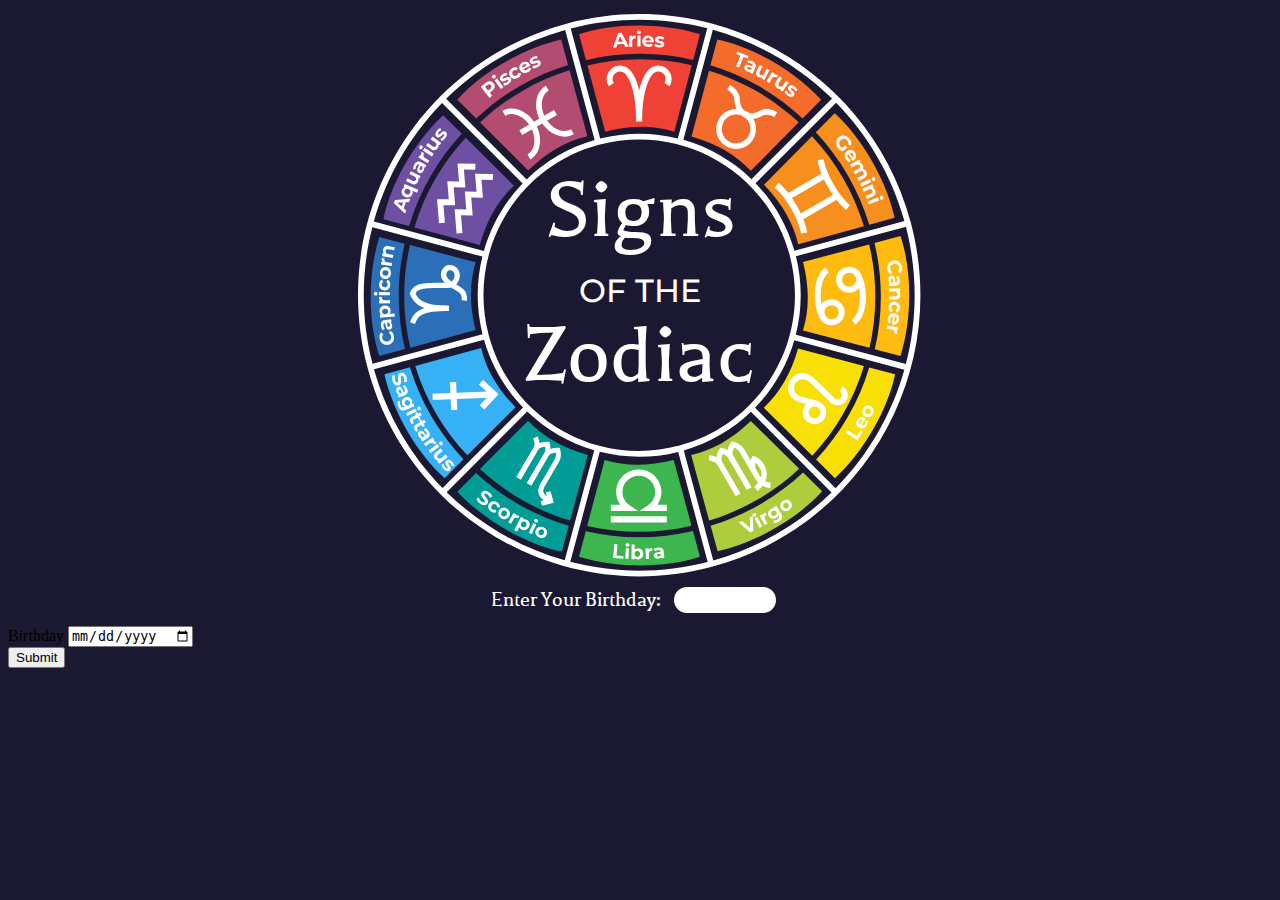
==== index.html @ dc7e9890 "Images and text change, just need sounds and date form" ====
<!DOCTYPE html>
<html lang="en">
<head>
    <meta charset="UTF-8">
    <meta name="viewport" content="width=device-width, initial-scale=1.0">
    <link rel="stylesheet" href="css/styles.css" />
    <title>Signs of the Zodiac</title>
</head>
<body>
    
    <div class="main-sections">
        <div class="section-1">
            <h2 id="sign-title"></h2>
            <h4 id="sign-dates"></h4>
            <p id="sign-text"></p>
        </div>
        <div class="section-2">
            <h1>Signs</h1>
            <h3>OF THE</h3>
            <h1>Zodiac</h1>
        </div>
        <div class="section-3">
            <img class="zodiac-image" src="" alt="">
        </div>
    </div>
    <div class="buttons">
        <img id="aries" class="button" src="images/Aries-Button.svg" alt="">
        <img id="taurus" class="button" src="images/Taurus-Button.svg" alt="">
        <img id="gemini" class="button" src="images/Gemini-Button.svg" alt="">
        <img id="cancer" class="button" src="images/Cancer-Button.svg" alt="">
        <img id="leo" class="button" src="images/Leo-Button.svg" alt="">
        <img id="virgo" class="button" src="images/Virgo-Button.svg" alt="">
        <img id="libra" class="button" src="images/Libra-Button.svg" alt="">
        <img id="scorpio" class="button" src="images/Scorpio-Button.svg" alt="">
        <img id="sagittarius" class="button" src="images/Sagittarius-Button.svg" alt="">
        <img id="capricorn" class="button" src="images/Capricorn-Button.svg" alt="">
        <img id="aquarius" class="button" src="images/Aquarius-Button.svg" alt="">
        <img id="pisces" class="button" src="images/Pisces-Button.svg" alt="">
    </div>
    
    <div class="enter-date">
        <h4>Enter Your Birthday:</h4>
        <span class="date-entry"></span>
    </div>
    <audio id="audio_player"></audio>
    <form action="">
        <div class="control">
            <label for="birthday">Birthday</label>
            <input type="date" name="birthday" placeholder="01/22/2024" required>
        </div>
        <div class="control">
            <button>Submit</button>
        </div>
        <ul class="errors" hidden></ul>
    </form>
    <script src="js/main.js"></script>
</body>
</html>
---- css/styles.css ----
/*FONTS*/

@font-face {
    font-family: 'Montserrat';
    src: url(../fonts/montserrat/Montserrat-VariableFont_wght.ttf) format(TrueType);
    font-weight: 100 900;
    font-style: normal;
}

@font-face {
    font-family: 'Montserrat';
    src: url(../fonts/montserrat/Montserrat-Italic-VariableFont_wght.ttf) format(TrueType);
    font-weight: 100 900;
    font-style: italic;
}

@font-face {
    font-family: 'Balthazar';
    src: url('../fonts/balthazar/balthazar-regular-webfont.woff2') format('woff2');
    font-weight: 700;
    font-style: normal;
}

html{
    --background:#1B1831;
    --text: #FFFFFF;
    --Montserrat: 'Montserrat', Arial, sans-serif;
    --Balthazar: 'Balthazar', Times, serif;
    --rhythm: 5vw;

    background-color: var(--background);
    margin: .5vw 0 0 0;
    overflow: hidden;
}

body{
    background-image: url("../images/Backgrund-Circle.svg");
    background-size: 44vw;
    background-repeat: no-repeat;
    background-position: top;
}

h1{
    font-family: var(--Balthazar);
    font-size: 7vw;
    margin: 0 0 1vw 0;

}

h2{
    font-family: var(--Balthazar);
    font-size: 5vw;
    color: var(--text);
    margin: 0;
}

h3{
    font-family: var(--Montserrat);
    font-weight: 500;
    font-size: 2.5vw;
    margin: 0;
}

h4{
    font-family: var(--Balthazar);
    font-size: 1.75vw;
    color: var(--text);
    margin: 1vw 0;

}

p{
    font-family: var(--Montserrat);
    font-weight: 500;
    font-size: 1.1vw;
    word-spacing: .25vw;
    color: var(--text);
    margin: 0;

}

.section-2{
    color: var(--text);
    text-align: center;
}

.main-sections{
    display: flex;
    justify-content: center;
    padding-top: 11.75vw;
    padding-bottom: 0;
}

.section-1{
    display: flex;
    flex-direction: column;
    justify-content: center;
    width: 24vw;
    height: 35vw;
    margin: -5vw 15vw 0vw 1vw;
}

.section-3{
    display: flex;
    flex-direction: column;
    justify-content: center;
    width: 24vw;
    height: 35vw;
    margin: -5vw 1vw 0vw 15vw;
}

img{
    max-height: 30vw;
}

/*BUTTONS*/

#aries{
    position: absolute;
    width: 9.417vw;
    top: 1.75vw;
    left: 45.25vw
}

#taurus{
    position: absolute;
    width: 12.288vw;
    top: 2.5vw;
    left: 52.25vw;
}

#gemini{
    position: absolute;
    width: 12.116vw;
    top: 8.55vw;
    left: 58.7vw;
}

#cancer{
    position: absolute;
    width: 10.651vw;
    top: 18.4vw;
    left: 62.75vw;
}

#leo{
    position: absolute;
    width: 11.866vw;
    top: 25.45vw;
    left: 58.7vw;
}

#virgo{
    position: absolute;
    width: 12.288vw;
    top: 31.84vw;
    left: 52.3vw;
}

#libra{
    position: absolute;
    width: 9.417vw;
    top: 35.9vw;
    left: 45.25vw;
}

#scorpio{
    position: absolute;
    width: 12.288vw;
    top: 31.84vw;
    right: 52.3vw;
}

#sagittarius{
    position: absolute;
    width: 13.24vw;
    top: 25.45vw;
    right: 58.7vw;
}

#capricorn{
    position: absolute;
    width: 9.31vw;
    top: 18.48vw;
    right: 62.82vw;
}

#aquarius{
    position: absolute;
    width: 11.866vw;
    top: 8.65vw;
    right: 58.8vw;
}

#pisces{
    position: absolute;
    width: 12.288vw;
    top: 2.5vw;
    right: 52.35vw;
}

#aries:hover, #taurus:hover, #gemini:hover, #cancer:hover, #leo:hover, #virgo:hover, #libra:hover, #scorpio:hover, #sagittarius:hover, #capricorn:hover, #aquarius:hover, #pisces:hover{
    filter: drop-shadow(0 0 1vw #FFFFFF);
}


/*DATE ENTRY*/

.enter-date{
    display: flex;
    justify-content: center;
    align-items: center;
    margin-top: 2vw;
}

.date-entry{
    background-color: var(--text);
    width: 8vw;
    height: 2vw;
    margin: 1vw;
    border-radius: 50vw;
}
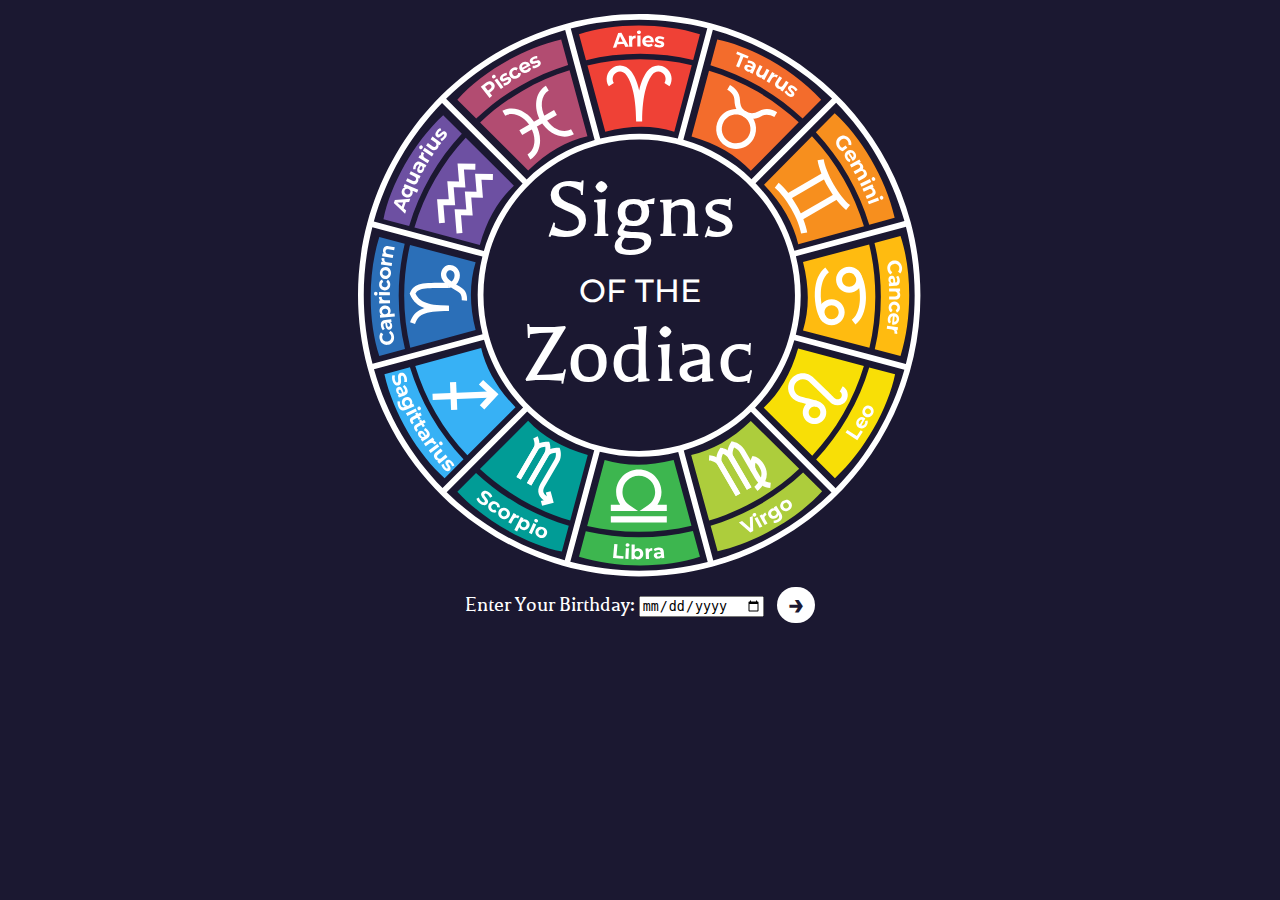
==== commit c50bee41: "formatted date entry box and added audio" ====
--- a/index.html
+++ b/index.html
@@ -39,20 +39,19 @@
     </div>
     
     <div class="enter-date">
-        <h4>Enter Your Birthday:</h4>
-        <span class="date-entry"></span>
+        <form action="">
+            <div class="control">
+                <label for="birthday">Enter Your Birthday:</label>
+                <input type="date" name="birthday" placeholder="01/22/2024" required>
+            </div>
+            <div class="control">
+                <h4>→</h4>
+            </div>
+            <ul class="errors" hidden></ul>
+        </form>
     </div>
     <audio id="audio_player"></audio>
-    <form action="">
-        <div class="control">
-            <label for="birthday">Birthday</label>
-            <input type="date" name="birthday" placeholder="01/22/2024" required>
-        </div>
-        <div class="control">
-            <button>Submit</button>
-        </div>
-        <ul class="errors" hidden></ul>
-    </form>
+    
     <script src="js/main.js"></script>
 </body>
 </html>--- a/css/styles.css
+++ b/css/styles.css
@@ -61,7 +61,7 @@
     margin: 0;
 }
 
-h4{
+h4, label{
     font-family: var(--Balthazar);
     font-size: 1.75vw;
     color: var(--text);
@@ -206,17 +206,42 @@
 
 /*DATE ENTRY*/
 
+form{
+    display: flex;
+    justify-content: center;
+    align-items: center;
+    margin-top: 1vw;
+    width: 50vw;
+}
+
 .enter-date{
     display: flex;
     justify-content: center;
     align-items: center;
-    margin-top: 2vw;
+    margin-top: 1vw;
 }
 
 .date-entry{
-    background-color: var(--text);
     width: 8vw;
     height: 2vw;
     margin: 1vw;
+}
+
+.control h4 {
+    background-color: var(--text);
+    color: var(--background);
+    font-family: var(--Montserrat);
+    text-align: center;
+    font-size: 2.2vw;
+    width: 3vw;
+    height: 2vw;
     border-radius: 50vw;
+    margin-left: 1vw;
+    padding-bottom: 0.8vw;
+}
+
+.control h4:hover{
+    background-color: var(--background);
+    color: var(--text);
+    filter: drop-shadow(0 0 .5vw #FFFFFF);
 }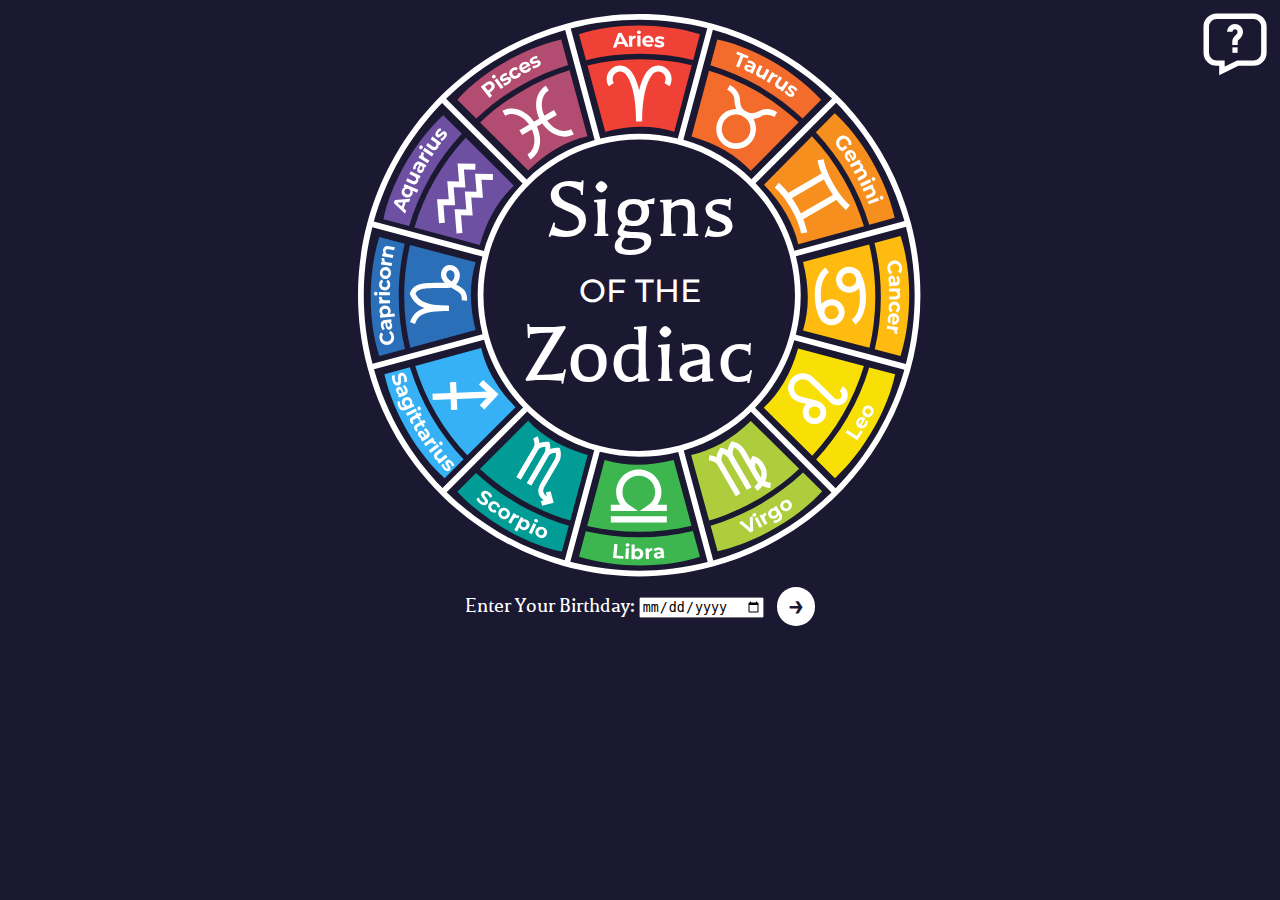
==== commit f7787c53: "Added audio functionality, help button, functions, and date form" ====
--- a/index.html
+++ b/index.html
@@ -7,7 +7,17 @@
     <title>Signs of the Zodiac</title>
 </head>
 <body>
-    
+    <img class="help-button" src="images/Question-Button.svg" alt="Question mark in a speech bubble">
+    <div id="help-section">
+        <div id="help-1" class="help">
+            <h5>Select a Sign<br>on the Wheel</h5>
+            <img id="arrow-1" src="images/Arrow.svg" alt="">
+        </div>
+        <div id="help-2" class="help">
+            <h5>or Enter <br>your Birthday</h5>
+            <img id="arrow-1" src="images/Arrow.svg" alt="">
+        </div>
+    </div>
     <div class="main-sections">
         <div class="section-1">
             <h2 id="sign-title"></h2>
@@ -45,7 +55,7 @@
                 <input type="date" name="birthday" placeholder="01/22/2024" required>
             </div>
             <div class="control">
-                <h4>→</h4>
+                <button type="submit">→</button>
             </div>
             <ul class="errors" hidden></ul>
         </form>
--- a/css/styles.css
+++ b/css/styles.css
@@ -34,7 +34,7 @@
 }
 
 body{
-    background-image: url("../images/Backgrund-Circle.svg");
+    background-image: url("../images/Background-Circle.svg");
     background-size: 44vw;
     background-repeat: no-repeat;
     background-position: top;
@@ -66,7 +66,16 @@
     font-size: 1.75vw;
     color: var(--text);
     margin: 1vw 0;
-
+}
+
+h5{
+    font-family: var(--Montserrat);
+    font-weight: 600;
+    font-size: 2vw;
+    word-spacing: .25vw;
+    color: var(--text);
+    text-align: center;
+    margin: 1vw;
 }
 
 p{
@@ -76,7 +85,6 @@
     word-spacing: .25vw;
     color: var(--text);
     margin: 0;
-
 }
 
 .section-2{
@@ -218,7 +226,7 @@
     display: flex;
     justify-content: center;
     align-items: center;
-    margin-top: 1vw;
+    margin-top: 2vw;
 }
 
 .date-entry{
@@ -227,21 +235,52 @@
     margin: 1vw;
 }
 
-.control h4 {
+.control button {
     background-color: var(--text);
     color: var(--background);
     font-family: var(--Montserrat);
+    font-weight: 600;
     text-align: center;
     font-size: 2.2vw;
     width: 3vw;
-    height: 2vw;
+    height: 3vw;
     border-radius: 50vw;
     margin-left: 1vw;
     padding-bottom: 0.8vw;
-}
-
-.control h4:hover{
+    border: 0;
+}
+
+.control button:hover{
     background-color: var(--background);
     color: var(--text);
     filter: drop-shadow(0 0 .5vw #FFFFFF);
+}
+
+/*Help-Button*/
+
+.help-button{
+    position: absolute;
+    top: 1vw;
+    right: 1vw;
+    width: 5vw;
+}
+
+.help-button:hover{
+    filter: drop-shadow(0 0 .5vw #FFFFFF);
+}
+
+.help{
+    position: absolute;
+}
+
+#help-1{
+    visibility: hidden;
+    top: 2vw;
+    right: 10vw;
+}
+
+#help-2 {
+    visibility: hidden;
+    top: 33vw;
+    right: 16vw;
 }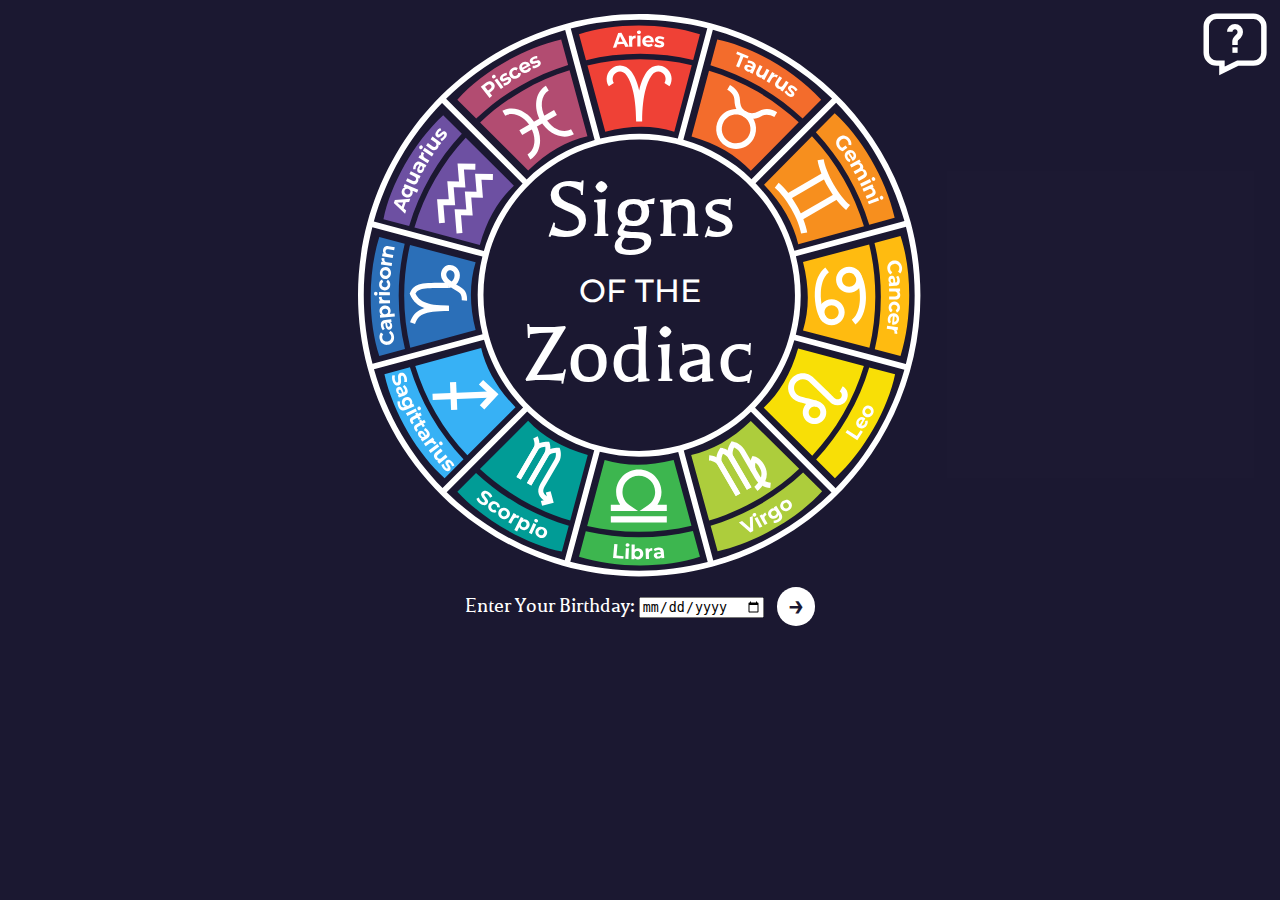
==== commit c11146a0: "Added blank blue image so img  src attribute is not empty" ====
--- a/index.html
+++ b/index.html
@@ -11,11 +11,11 @@
     <div id="help-section">
         <div id="help-1" class="help">
             <h5>Select a Sign<br>on the Wheel</h5>
-            <img id="arrow-1" src="images/Arrow.svg" alt="">
+            <img src="images/Arrow.svg" alt="">
         </div>
         <div id="help-2" class="help">
             <h5>or Enter <br>your Birthday</h5>
-            <img id="arrow-1" src="images/Arrow.svg" alt="">
+            <img src="images/Arrow.svg" alt="">
         </div>
     </div>
     <div class="main-sections">
@@ -30,7 +30,7 @@
             <h1>Zodiac</h1>
         </div>
         <div class="section-3">
-            <img class="zodiac-image" src="" alt="">
+            <img class="zodiac-image" src="images/Blue-Square.svg" alt="">
         </div>
     </div>
     <div class="buttons">
@@ -49,15 +49,14 @@
     </div>
     
     <div class="enter-date">
-        <form action="">
+        <form>
             <div class="control">
                 <label for="birthday">Enter Your Birthday:</label>
-                <input type="date" name="birthday" placeholder="01/22/2024" required>
+                <input type="date" id="birthday" required>
             </div>
             <div class="control">
                 <button type="submit">→</button>
             </div>
-            <ul class="errors" hidden></ul>
         </form>
     </div>
     <audio id="audio_player"></audio>
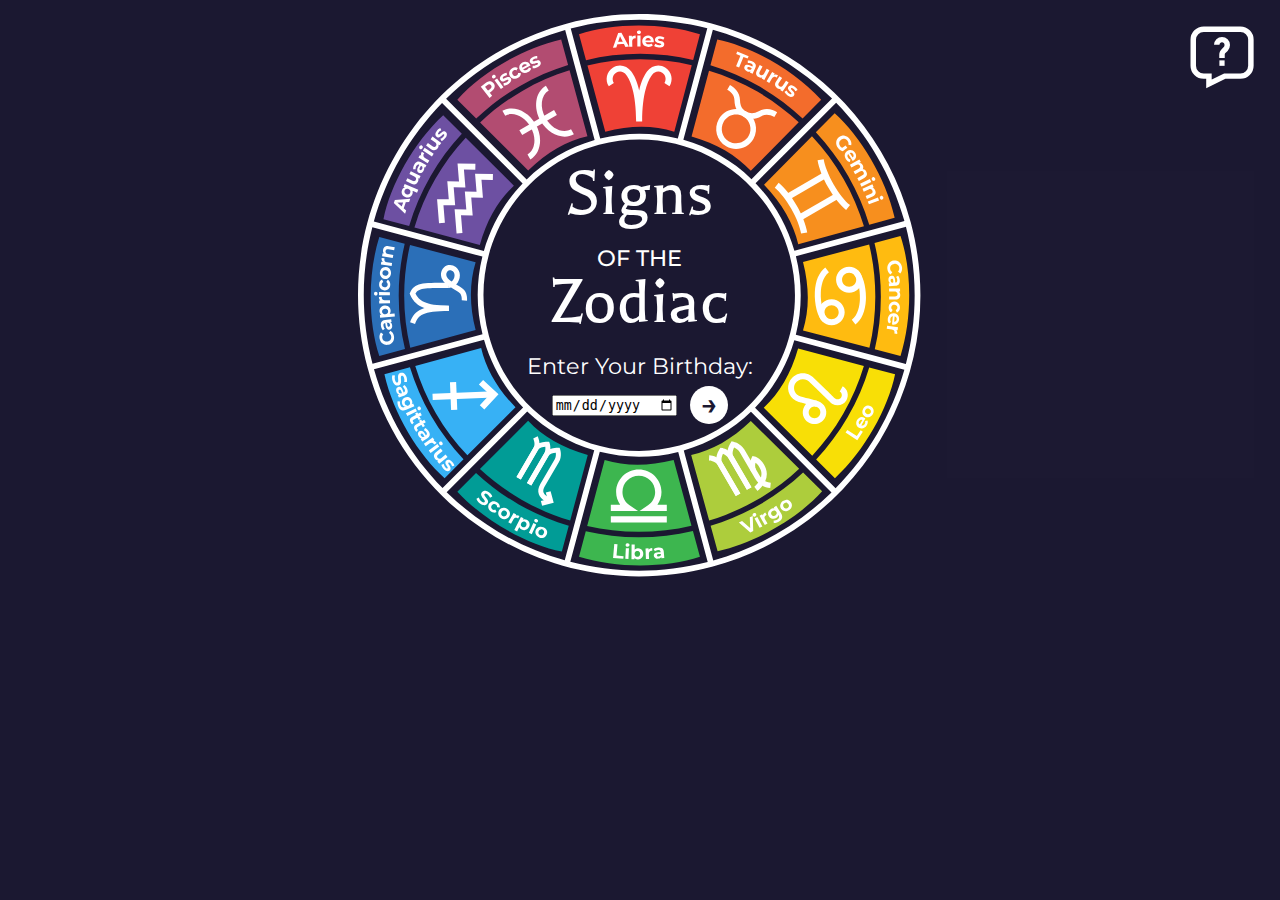
==== commit 2904d872: "Minor improvements, moving birthday entry" ====
--- a/index.html
+++ b/index.html
@@ -14,7 +14,7 @@
             <img src="images/Arrow.svg" alt="">
         </div>
         <div id="help-2" class="help">
-            <h5>or Enter <br>your Birthday</h5>
+            <h5>Enter your Birthday <br>in the Center</h5>
             <img src="images/Arrow.svg" alt="">
         </div>
     </div>
@@ -28,6 +28,17 @@
             <h1>Signs</h1>
             <h3>OF THE</h3>
             <h1>Zodiac</h1>
+            <div class="enter-date">
+                <label for="birthday">Enter Your Birthday:</label>
+                <form>
+                    <div class="control">
+                        <input type="date" id="birthday" required>
+                    </div>
+                    <div class="control">
+                        <button type="submit">→</button>
+                    </div>
+                </form>
+            </div>
         </div>
         <div class="section-3">
             <img class="zodiac-image" src="images/Blue-Square.svg" alt="">
@@ -48,17 +59,7 @@
         <img id="pisces" class="button" src="images/Pisces-Button.svg" alt="">
     </div>
     
-    <div class="enter-date">
-        <form>
-            <div class="control">
-                <label for="birthday">Enter Your Birthday:</label>
-                <input type="date" id="birthday" required>
-            </div>
-            <div class="control">
-                <button type="submit">→</button>
-            </div>
-        </form>
-    </div>
+    
     <audio id="audio_player"></audio>
     
     <script src="js/main.js"></script>
--- a/css/styles.css
+++ b/css/styles.css
@@ -42,8 +42,8 @@
 
 h1{
     font-family: var(--Balthazar);
-    font-size: 7vw;
-    margin: 0 0 1vw 0;
+    font-size: 5.5vw;
+    margin: -0.5vw 0 1vw 0;
 
 }
 
@@ -57,11 +57,11 @@
 h3{
     font-family: var(--Montserrat);
     font-weight: 500;
-    font-size: 2.5vw;
+    font-size: 1.75vw;
     margin: 0;
 }
 
-h4, label{
+h4{
     font-family: var(--Balthazar);
     font-size: 1.75vw;
     color: var(--text);
@@ -90,13 +90,15 @@
 .section-2{
     color: var(--text);
     text-align: center;
+    z-index: 10;
+    height: 21vw;
 }
 
 .main-sections{
     display: flex;
     justify-content: center;
     padding-top: 11.75vw;
-    padding-bottom: 0;
+    padding-bottom: 10vw;
 }
 
 .section-1{
@@ -218,15 +220,16 @@
     display: flex;
     justify-content: center;
     align-items: center;
-    margin-top: 1vw;
-    width: 50vw;
+    margin-top: 0.5vw;
+    width: 18vw;
 }
 
 .enter-date{
     display: flex;
+    flex-direction: column;
     justify-content: center;
     align-items: center;
-    margin-top: 2vw;
+    margin-top: -1vw;
 }
 
 .date-entry{
@@ -256,6 +259,13 @@
     filter: drop-shadow(0 0 .5vw #FFFFFF);
 }
 
+label {
+    font-family: var(--Montserrat);
+    font-size: 1.75vw;
+    color: var(--text);
+    margin-top: 1vw;
+}
+
 /*Help-Button*/
 
 .help-button{
@@ -263,6 +273,7 @@
     top: 1vw;
     right: 1vw;
     width: 5vw;
+    padding: 1vw;
 }
 
 .help-button:hover{
@@ -281,6 +292,6 @@
 
 #help-2 {
     visibility: hidden;
-    top: 33vw;
-    right: 16vw;
+    top: 18vw;
+    right: 4vw;
 }